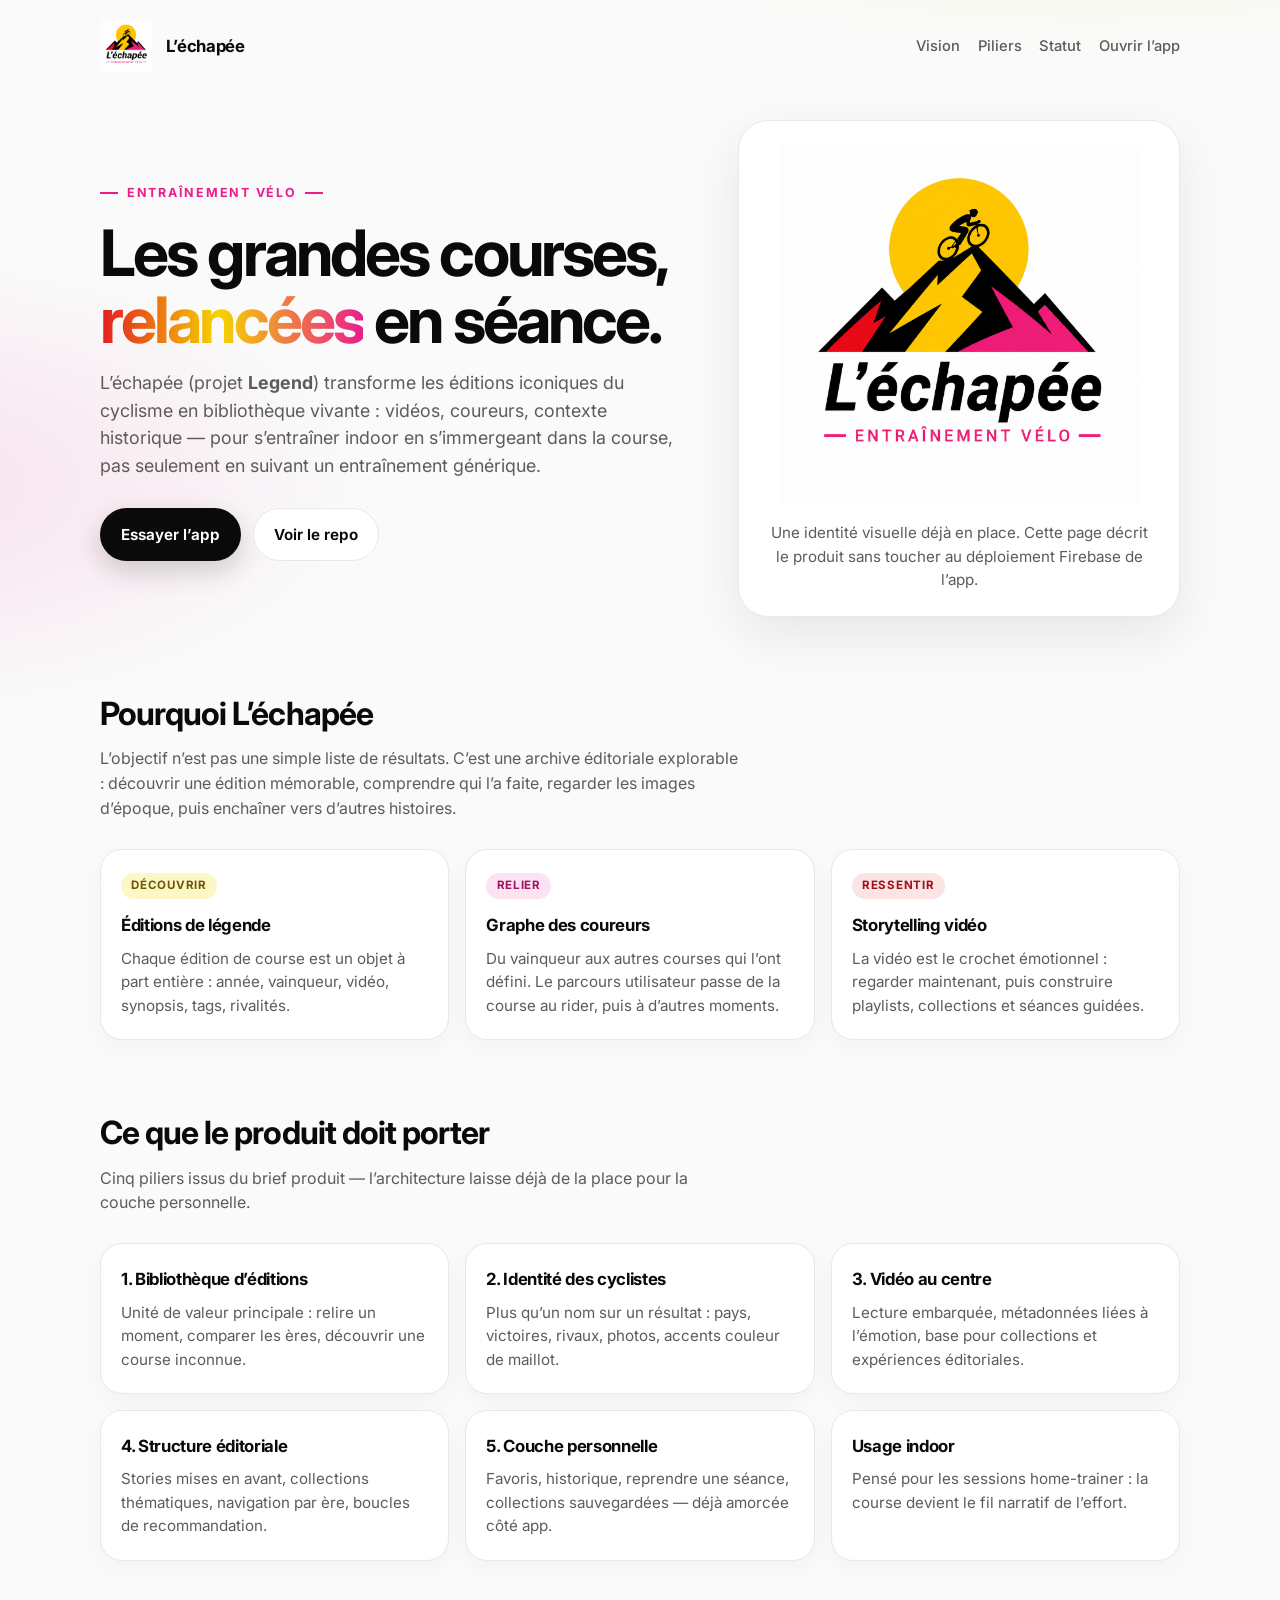
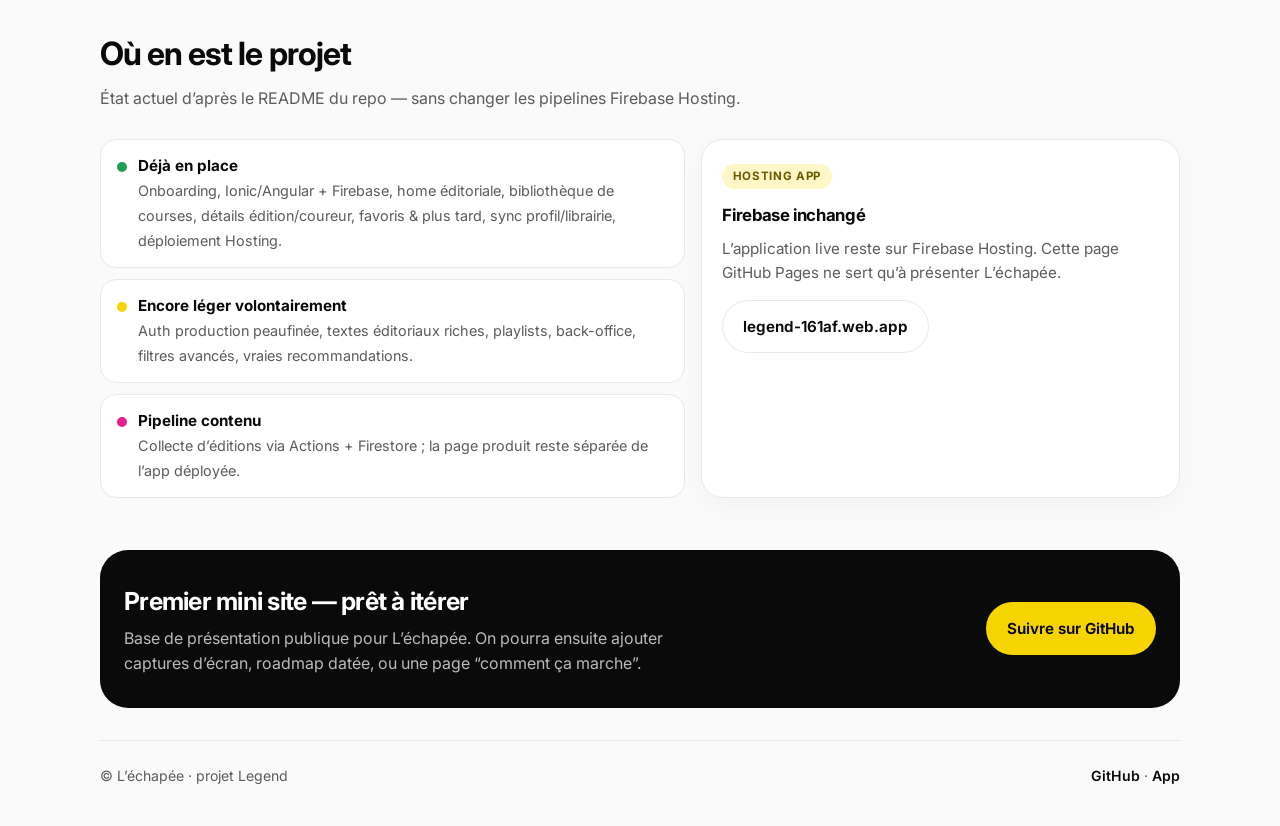
==== index.html @ 7d4bffa0 "Initial L’échapée landing site Public product page with brand logo and README-derived copy." ====
<!DOCTYPE html>
<html lang="fr">
<head>
  <meta charset="utf-8" />
  <meta name="viewport" content="width=device-width, initial-scale=1" />
  <title>L’échapée — Entraînement vélo</title>
  <meta name="description" content="L’échapée transforme les grandes éditions de courses cyclistes en séances d’entraînement immersives : vidéos, coureurs, histoires." />
  <meta name="theme-color" content="#0a0a0a" />
  <link rel="icon" href="assets/lechapee-logo.png" />
  <link rel="preconnect" href="https://fonts.googleapis.com" />
  <link rel="preconnect" href="https://fonts.gstatic.com" crossorigin />
  <link href="https://fonts.googleapis.com/css2?family=Inter:wght@400;500;600;700;800&display=swap" rel="stylesheet" />
  <style>
    :root {
      --ink: #0a0a0a;
      --paper: #fafafa;
      --muted: #5c5c5c;
      --line: #e8e8e8;
      --yellow: #f5d400;
      --pink: #e91e8c;
      --red: #e31c23;
      --card: #ffffff;
      --shadow: 0 18px 50px rgba(10, 10, 10, 0.08);
      --radius: 22px;
    }

    * { box-sizing: border-box; }
    html { scroll-behavior: smooth; }
    body {
      margin: 0;
      font-family: Inter, system-ui, -apple-system, Segoe UI, Roboto, sans-serif;
      color: var(--ink);
      background:
        radial-gradient(1200px 500px at 85% -10%, rgba(245, 212, 0, 0.18), transparent 60%),
        radial-gradient(900px 420px at -10% 20%, rgba(233, 30, 140, 0.12), transparent 55%),
        var(--paper);
      line-height: 1.55;
    }

    a { color: inherit; }

    .wrap {
      width: min(1080px, calc(100% - 2.5rem));
      margin: 0 auto;
    }

    header {
      display: flex;
      align-items: center;
      justify-content: space-between;
      padding: 1.25rem 0 0.5rem;
      gap: 1rem;
    }

    .brand {
      display: flex;
      align-items: center;
      gap: 0.85rem;
      text-decoration: none;
      font-weight: 700;
      letter-spacing: -0.02em;
    }

    .brand img {
      width: 52px;
      height: 52px;
      object-fit: contain;
    }

    .brand span { font-size: 1.05rem; }

    nav {
      display: flex;
      flex-wrap: wrap;
      gap: 0.75rem 1.1rem;
      font-size: 0.92rem;
      font-weight: 500;
      color: var(--muted);
    }

    nav a { text-decoration: none; }
    nav a:hover { color: var(--ink); }

    .hero {
      display: grid;
      grid-template-columns: 1.15fr 0.85fr;
      gap: 2.5rem;
      align-items: center;
      padding: 2.5rem 0 3.5rem;
    }

    .eyebrow {
      display: inline-flex;
      align-items: center;
      gap: 0.55rem;
      font-size: 0.78rem;
      font-weight: 700;
      letter-spacing: 0.14em;
      text-transform: uppercase;
      color: var(--pink);
      margin: 0 0 1rem;
    }

    .eyebrow::before,
    .eyebrow::after {
      content: "";
      width: 18px;
      height: 2px;
      background: var(--pink);
    }

    h1 {
      margin: 0 0 1rem;
      font-size: clamp(2.4rem, 5vw, 4rem);
      line-height: 1.05;
      letter-spacing: -0.045em;
    }

    h1 em {
      font-style: normal;
      background: linear-gradient(90deg, var(--red), var(--yellow) 45%, var(--pink));
      -webkit-background-clip: text;
      background-clip: text;
      color: transparent;
    }

    .lede {
      margin: 0 0 1.75rem;
      font-size: 1.12rem;
      color: var(--muted);
      max-width: 36rem;
    }

    .actions {
      display: flex;
      flex-wrap: wrap;
      gap: 0.75rem;
    }

    .btn {
      display: inline-flex;
      align-items: center;
      justify-content: center;
      gap: 0.45rem;
      padding: 0.85rem 1.25rem;
      border-radius: 999px;
      text-decoration: none;
      font-weight: 650;
      font-size: 0.95rem;
      border: 1px solid transparent;
      transition: transform 0.15s ease, box-shadow 0.15s ease, background 0.15s ease;
    }

    .btn:hover { transform: translateY(-1px); }

    .btn-primary {
      background: var(--ink);
      color: white;
      box-shadow: 0 10px 28px rgba(10, 10, 10, 0.18);
    }

    .btn-secondary {
      background: white;
      border-color: var(--line);
    }

    .hero-card {
      background: var(--card);
      border: 1px solid var(--line);
      border-radius: calc(var(--radius) + 8px);
      box-shadow: var(--shadow);
      padding: 1.5rem;
      text-align: center;
    }

    .hero-card img {
      width: min(100%, 360px);
      height: auto;
      display: block;
      margin: 0 auto 1rem;
    }

    .hero-card p {
      margin: 0;
      color: var(--muted);
      font-size: 0.95rem;
    }

    section {
      padding: 1rem 0 3.25rem;
    }

    .section-title {
      margin: 0 0 0.5rem;
      font-size: clamp(1.5rem, 3vw, 2rem);
      letter-spacing: -0.03em;
    }

    .section-sub {
      margin: 0 0 1.75rem;
      color: var(--muted);
      max-width: 40rem;
    }

    .grid {
      display: grid;
      grid-template-columns: repeat(3, 1fr);
      gap: 1rem;
    }

    .card {
      background: var(--card);
      border: 1px solid var(--line);
      border-radius: var(--radius);
      padding: 1.35rem 1.25rem;
      box-shadow: 0 8px 24px rgba(10, 10, 10, 0.03);
    }

    .card h3 {
      margin: 0 0 0.55rem;
      font-size: 1.05rem;
      letter-spacing: -0.02em;
    }

    .card p {
      margin: 0;
      color: var(--muted);
      font-size: 0.95rem;
    }

    .pill {
      display: inline-block;
      margin-bottom: 0.8rem;
      padding: 0.25rem 0.65rem;
      border-radius: 999px;
      font-size: 0.72rem;
      font-weight: 700;
      letter-spacing: 0.06em;
      text-transform: uppercase;
      background: rgba(245, 212, 0, 0.22);
      color: #6b5a00;
    }

    .pill.pink { background: rgba(233, 30, 140, 0.12); color: #a01362; }
    .pill.red { background: rgba(227, 28, 35, 0.12); color: #9d1218; }

    .status {
      display: grid;
      grid-template-columns: 1.1fr 0.9fr;
      gap: 1rem;
    }

    .status-list {
      list-style: none;
      margin: 0;
      padding: 0;
      display: grid;
      gap: 0.7rem;
    }

    .status-list li {
      display: flex;
      gap: 0.7rem;
      align-items: flex-start;
      background: var(--card);
      border: 1px solid var(--line);
      border-radius: 16px;
      padding: 0.9rem 1rem;
    }

    .dot {
      width: 10px;
      height: 10px;
      border-radius: 50%;
      margin-top: 0.45rem;
      flex: 0 0 auto;
      background: var(--pink);
    }

    .dot.ok { background: #1f9d55; }
    .dot.next { background: var(--yellow); }

    .status-list strong { display: block; font-size: 0.95rem; }
    .status-list span { color: var(--muted); font-size: 0.9rem; }

    .cta {
      background: var(--ink);
      color: white;
      border-radius: calc(var(--radius) + 6px);
      padding: 2rem 1.5rem;
      display: flex;
      flex-wrap: wrap;
      align-items: center;
      justify-content: space-between;
      gap: 1.25rem;
      margin-bottom: 2rem;
    }

    .cta h2 {
      margin: 0 0 0.35rem;
      font-size: 1.55rem;
      letter-spacing: -0.03em;
    }

    .cta p {
      margin: 0;
      color: rgba(255,255,255,0.72);
      max-width: 36rem;
    }

    .cta .btn-primary {
      background: var(--yellow);
      color: var(--ink);
      box-shadow: none;
    }

    footer {
      border-top: 1px solid var(--line);
      padding: 1.5rem 0 2.5rem;
      color: var(--muted);
      font-size: 0.88rem;
      display: flex;
      flex-wrap: wrap;
      gap: 0.75rem 1.25rem;
      justify-content: space-between;
    }

    footer a { color: var(--ink); font-weight: 600; text-decoration: none; }

    @media (max-width: 860px) {
      .hero, .grid, .status { grid-template-columns: 1fr; }
      nav { display: none; }
      .hero { padding-top: 1.5rem; }
    }
  </style>
</head>
<body>
  <div class="wrap">
    <header>
      <a class="brand" href="./">
        <img src="assets/lechapee-logo.png" alt="Logo L’échapée" />
        <span>L’échapée</span>
      </a>
      <nav>
        <a href="#vision">Vision</a>
        <a href="#pilliers">Piliers</a>
        <a href="#statut">Statut</a>
        <a href="https://legend-161af.web.app" target="_blank" rel="noopener">Ouvrir l’app</a>
      </nav>
    </header>

    <section class="hero">
      <div>
        <p class="eyebrow">Entraînement vélo</p>
        <h1>Les grandes courses, <em>relancées</em> en séance.</h1>
        <p class="lede">
          L’échapée (projet <strong>Legend</strong>) transforme les éditions iconiques du cyclisme
          en bibliothèque vivante : vidéos, coureurs, contexte historique — pour s’entraîner
          indoor en s’immergeant dans la course, pas seulement en suivant un entraînement générique.
        </p>
        <div class="actions">
          <a class="btn btn-primary" href="https://legend-161af.web.app" target="_blank" rel="noopener">Essayer l’app</a>
          <a class="btn btn-secondary" href="https://github.com/bevrard/legend" target="_blank" rel="noopener">Voir le repo</a>
        </div>
      </div>
      <aside class="hero-card">
        <img src="assets/lechapee-logo.png" alt="L’échapée — logo montagne et cycliste" />
        <p>Une identité visuelle déjà en place. Cette page décrit le produit sans toucher au déploiement Firebase de l’app.</p>
      </aside>
    </section>

    <section id="vision">
      <h2 class="section-title">Pourquoi L’échapée</h2>
      <p class="section-sub">
        L’objectif n’est pas une simple liste de résultats. C’est une archive éditoriale
        explorable : découvrir une édition mémorable, comprendre qui l’a faite, regarder
        les images d’époque, puis enchaîner vers d’autres histoires.
      </p>
      <div class="grid">
        <article class="card">
          <span class="pill">Découvrir</span>
          <h3>Éditions de légende</h3>
          <p>Chaque édition de course est un objet à part entière : année, vainqueur, vidéo, synopsis, tags, rivalités.</p>
        </article>
        <article class="card">
          <span class="pill pink">Relier</span>
          <h3>Graphe des coureurs</h3>
          <p>Du vainqueur aux autres courses qui l’ont défini. Le parcours utilisateur passe de la course au rider, puis à d’autres moments.</p>
        </article>
        <article class="card">
          <span class="pill red">Ressentir</span>
          <h3>Storytelling vidéo</h3>
          <p>La vidéo est le crochet émotionnel : regarder maintenant, puis construire playlists, collections et séances guidées.</p>
        </article>
      </div>
    </section>

    <section id="pilliers">
      <h2 class="section-title">Ce que le produit doit porter</h2>
      <p class="section-sub">Cinq piliers issus du brief produit — l’architecture laisse déjà de la place pour la couche personnelle.</p>
      <div class="grid">
        <article class="card">
          <h3>1. Bibliothèque d’éditions</h3>
          <p>Unité de valeur principale : relire un moment, comparer les ères, découvrir une course inconnue.</p>
        </article>
        <article class="card">
          <h3>2. Identité des cyclistes</h3>
          <p>Plus qu’un nom sur un résultat : pays, victoires, rivaux, photos, accents couleur de maillot.</p>
        </article>
        <article class="card">
          <h3>3. Vidéo au centre</h3>
          <p>Lecture embarquée, métadonnées liées à l’émotion, base pour collections et expériences éditoriales.</p>
        </article>
        <article class="card">
          <h3>4. Structure éditoriale</h3>
          <p>Stories mises en avant, collections thématiques, navigation par ère, boucles de recommandation.</p>
        </article>
        <article class="card">
          <h3>5. Couche personnelle</h3>
          <p>Favoris, historique, reprendre une séance, collections sauvegardées — déjà amorcée côté app.</p>
        </article>
        <article class="card">
          <h3>Usage indoor</h3>
          <p>Pensé pour les sessions home-trainer : la course devient le fil narratif de l’effort.</p>
        </article>
      </div>
    </section>

    <section id="statut">
      <h2 class="section-title">Où en est le projet</h2>
      <p class="section-sub">État actuel d’après le README du repo — sans changer les pipelines Firebase Hosting.</p>
      <div class="status">
        <ul class="status-list">
          <li>
            <span class="dot ok"></span>
            <div>
              <strong>Déjà en place</strong>
              <span>Onboarding, Ionic/Angular + Firebase, home éditoriale, bibliothèque de courses, détails édition/coureur, favoris &amp; plus tard, sync profil/librairie, déploiement Hosting.</span>
            </div>
          </li>
          <li>
            <span class="dot next"></span>
            <div>
              <strong>Encore léger volontairement</strong>
              <span>Auth production peaufinée, textes éditoriaux riches, playlists, back-office, filtres avancés, vraies recommandations.</span>
            </div>
          </li>
          <li>
            <span class="dot"></span>
            <div>
              <strong>Pipeline contenu</strong>
              <span>Collecte d’éditions via Actions + Firestore ; la page produit reste séparée de l’app déployée.</span>
            </div>
          </li>
        </ul>
        <aside class="card">
          <span class="pill">Hosting app</span>
          <h3>Firebase inchangé</h3>
          <p style="margin-bottom:1rem">L’application live reste sur Firebase Hosting. Cette page GitHub Pages ne sert qu’à présenter L’échapée.</p>
          <a class="btn btn-secondary" href="https://legend-161af.web.app" target="_blank" rel="noopener">legend-161af.web.app</a>
        </aside>
      </div>
    </section>

    <section class="cta">
      <div>
        <h2>Premier mini site — prêt à itérer</h2>
        <p>Base de présentation publique pour L’échapée. On pourra ensuite ajouter captures d’écran, roadmap datée, ou une page “comment ça marche”.</p>
      </div>
      <a class="btn btn-primary" href="https://github.com/bevrard/legend" target="_blank" rel="noopener">Suivre sur GitHub</a>
    </section>

    <footer>
      <div>© L’échapée · projet Legend</div>
      <div>
        <a href="https://github.com/bevrard/legend">GitHub</a>
        ·
        <a href="https://legend-161af.web.app">App</a>
      </div>
    </footer>
  </div>
</body>
</html>
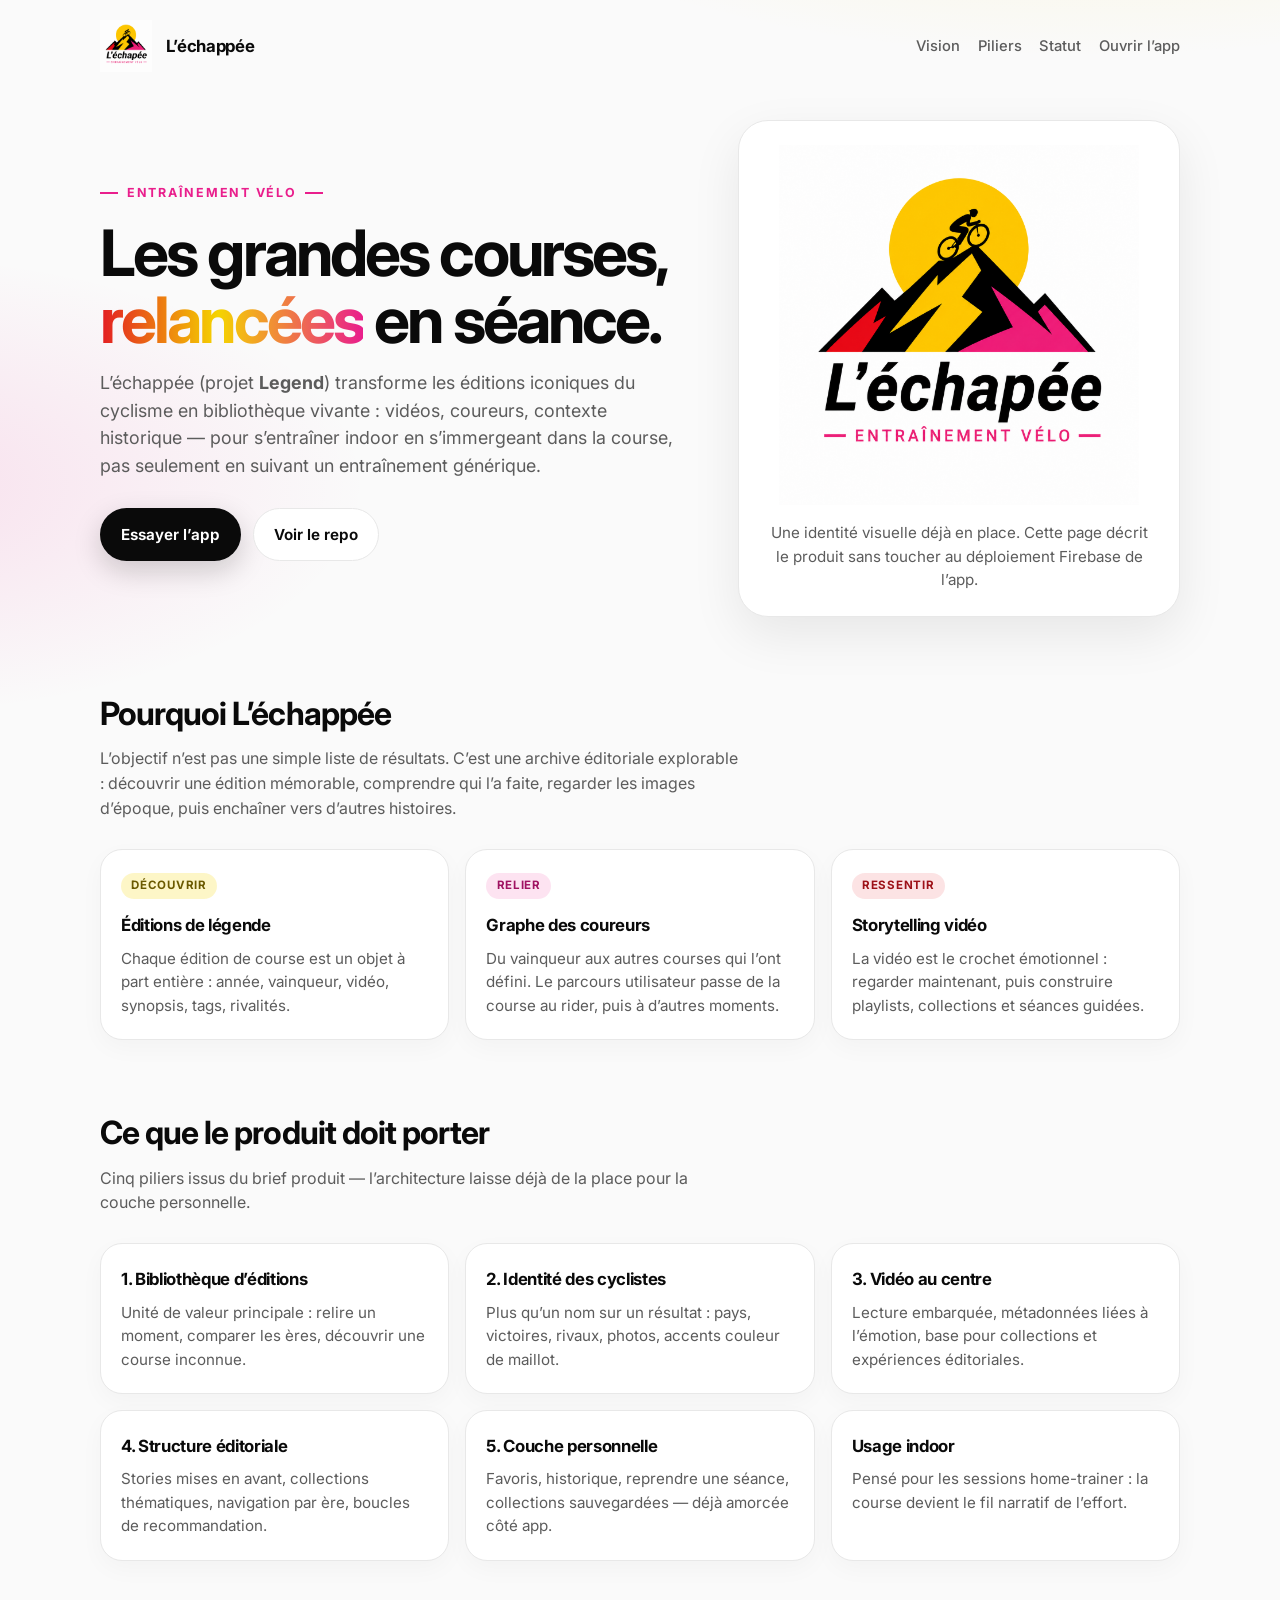
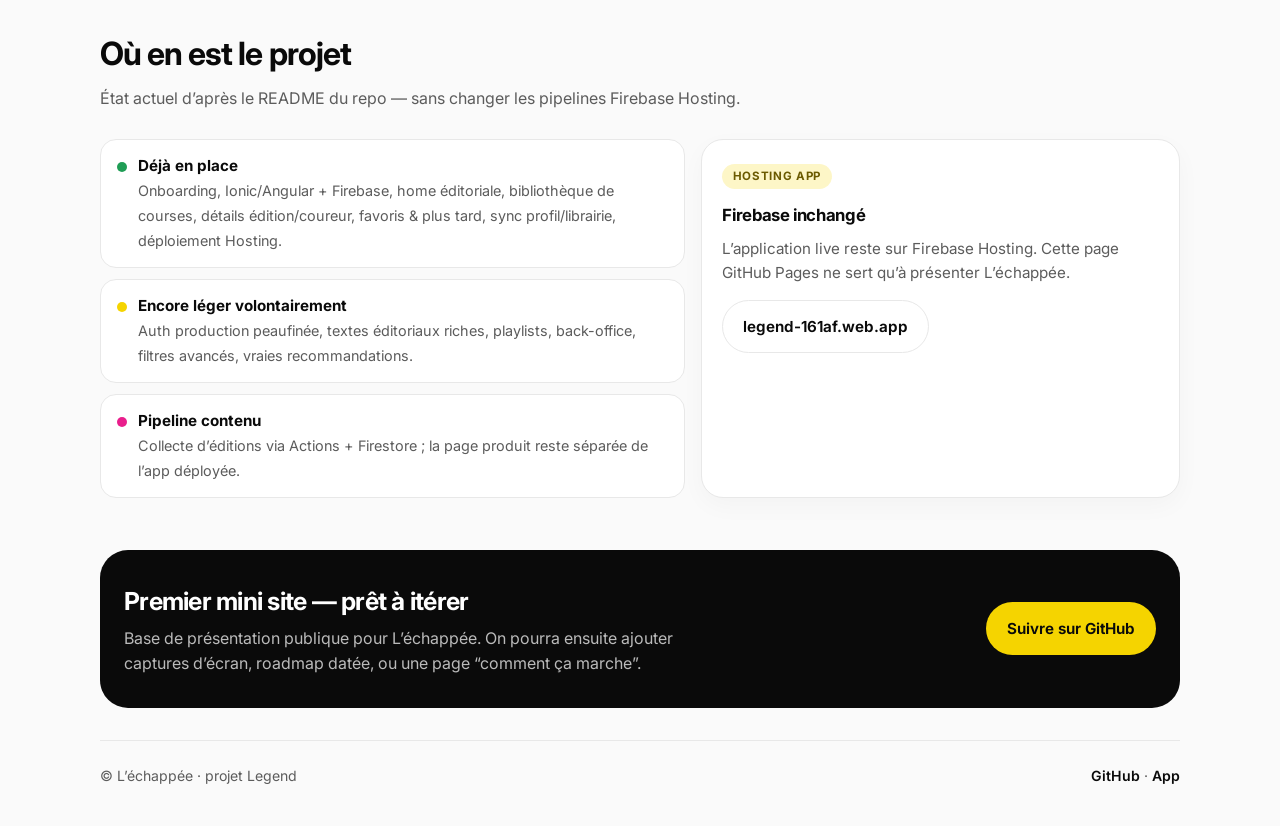
==== commit a0b3c50b: "Fix brand spelling: L’échappée (double p) Rename repo assets and copy to match échappée." ====
--- a/index.html
+++ b/index.html
@@ -3,10 +3,10 @@
 <head>
   <meta charset="utf-8" />
   <meta name="viewport" content="width=device-width, initial-scale=1" />
-  <title>L’échapée — Entraînement vélo</title>
-  <meta name="description" content="L’échapée transforme les grandes éditions de courses cyclistes en séances d’entraînement immersives : vidéos, coureurs, histoires." />
+  <title>L’échappée — Entraînement vélo</title>
+  <meta name="description" content="L’échappée transforme les grandes éditions de courses cyclistes en séances d’entraînement immersives : vidéos, coureurs, histoires." />
   <meta name="theme-color" content="#0a0a0a" />
-  <link rel="icon" href="assets/lechapee-logo.png" />
+  <link rel="icon" href="assets/lechappee-logo.png" />
   <link rel="preconnect" href="https://fonts.googleapis.com" />
   <link rel="preconnect" href="https://fonts.gstatic.com" crossorigin />
   <link href="https://fonts.googleapis.com/css2?family=Inter:wght@400;500;600;700;800&display=swap" rel="stylesheet" />
@@ -338,8 +338,8 @@
   <div class="wrap">
     <header>
       <a class="brand" href="./">
-        <img src="assets/lechapee-logo.png" alt="Logo L’échapée" />
-        <span>L’échapée</span>
+        <img src="assets/lechappee-logo.png" alt="Logo L’échappée" />
+        <span>L’échappée</span>
       </a>
       <nav>
         <a href="#vision">Vision</a>
@@ -354,7 +354,7 @@
         <p class="eyebrow">Entraînement vélo</p>
         <h1>Les grandes courses, <em>relancées</em> en séance.</h1>
         <p class="lede">
-          L’échapée (projet <strong>Legend</strong>) transforme les éditions iconiques du cyclisme
+          L’échappée (projet <strong>Legend</strong>) transforme les éditions iconiques du cyclisme
           en bibliothèque vivante : vidéos, coureurs, contexte historique — pour s’entraîner
           indoor en s’immergeant dans la course, pas seulement en suivant un entraînement générique.
         </p>
@@ -364,13 +364,13 @@
         </div>
       </div>
       <aside class="hero-card">
-        <img src="assets/lechapee-logo.png" alt="L’échapée — logo montagne et cycliste" />
+        <img src="assets/lechappee-logo.png" alt="L’échappée — logo montagne et cycliste" />
         <p>Une identité visuelle déjà en place. Cette page décrit le produit sans toucher au déploiement Firebase de l’app.</p>
       </aside>
     </section>
 
     <section id="vision">
-      <h2 class="section-title">Pourquoi L’échapée</h2>
+      <h2 class="section-title">Pourquoi L’échappée</h2>
       <p class="section-sub">
         L’objectif n’est pas une simple liste de résultats. C’est une archive éditoriale
         explorable : découvrir une édition mémorable, comprendre qui l’a faite, regarder
@@ -456,7 +456,7 @@
         <aside class="card">
           <span class="pill">Hosting app</span>
           <h3>Firebase inchangé</h3>
-          <p style="margin-bottom:1rem">L’application live reste sur Firebase Hosting. Cette page GitHub Pages ne sert qu’à présenter L’échapée.</p>
+          <p style="margin-bottom:1rem">L’application live reste sur Firebase Hosting. Cette page GitHub Pages ne sert qu’à présenter L’échappée.</p>
           <a class="btn btn-secondary" href="https://legend-161af.web.app" target="_blank" rel="noopener">legend-161af.web.app</a>
         </aside>
       </div>
@@ -465,13 +465,13 @@
     <section class="cta">
       <div>
         <h2>Premier mini site — prêt à itérer</h2>
-        <p>Base de présentation publique pour L’échapée. On pourra ensuite ajouter captures d’écran, roadmap datée, ou une page “comment ça marche”.</p>
+        <p>Base de présentation publique pour L’échappée. On pourra ensuite ajouter captures d’écran, roadmap datée, ou une page “comment ça marche”.</p>
       </div>
       <a class="btn btn-primary" href="https://github.com/bevrard/legend" target="_blank" rel="noopener">Suivre sur GitHub</a>
     </section>
 
     <footer>
-      <div>© L’échapée · projet Legend</div>
+      <div>© L’échappée · projet Legend</div>
       <div>
         <a href="https://github.com/bevrard/legend">GitHub</a>
         ·
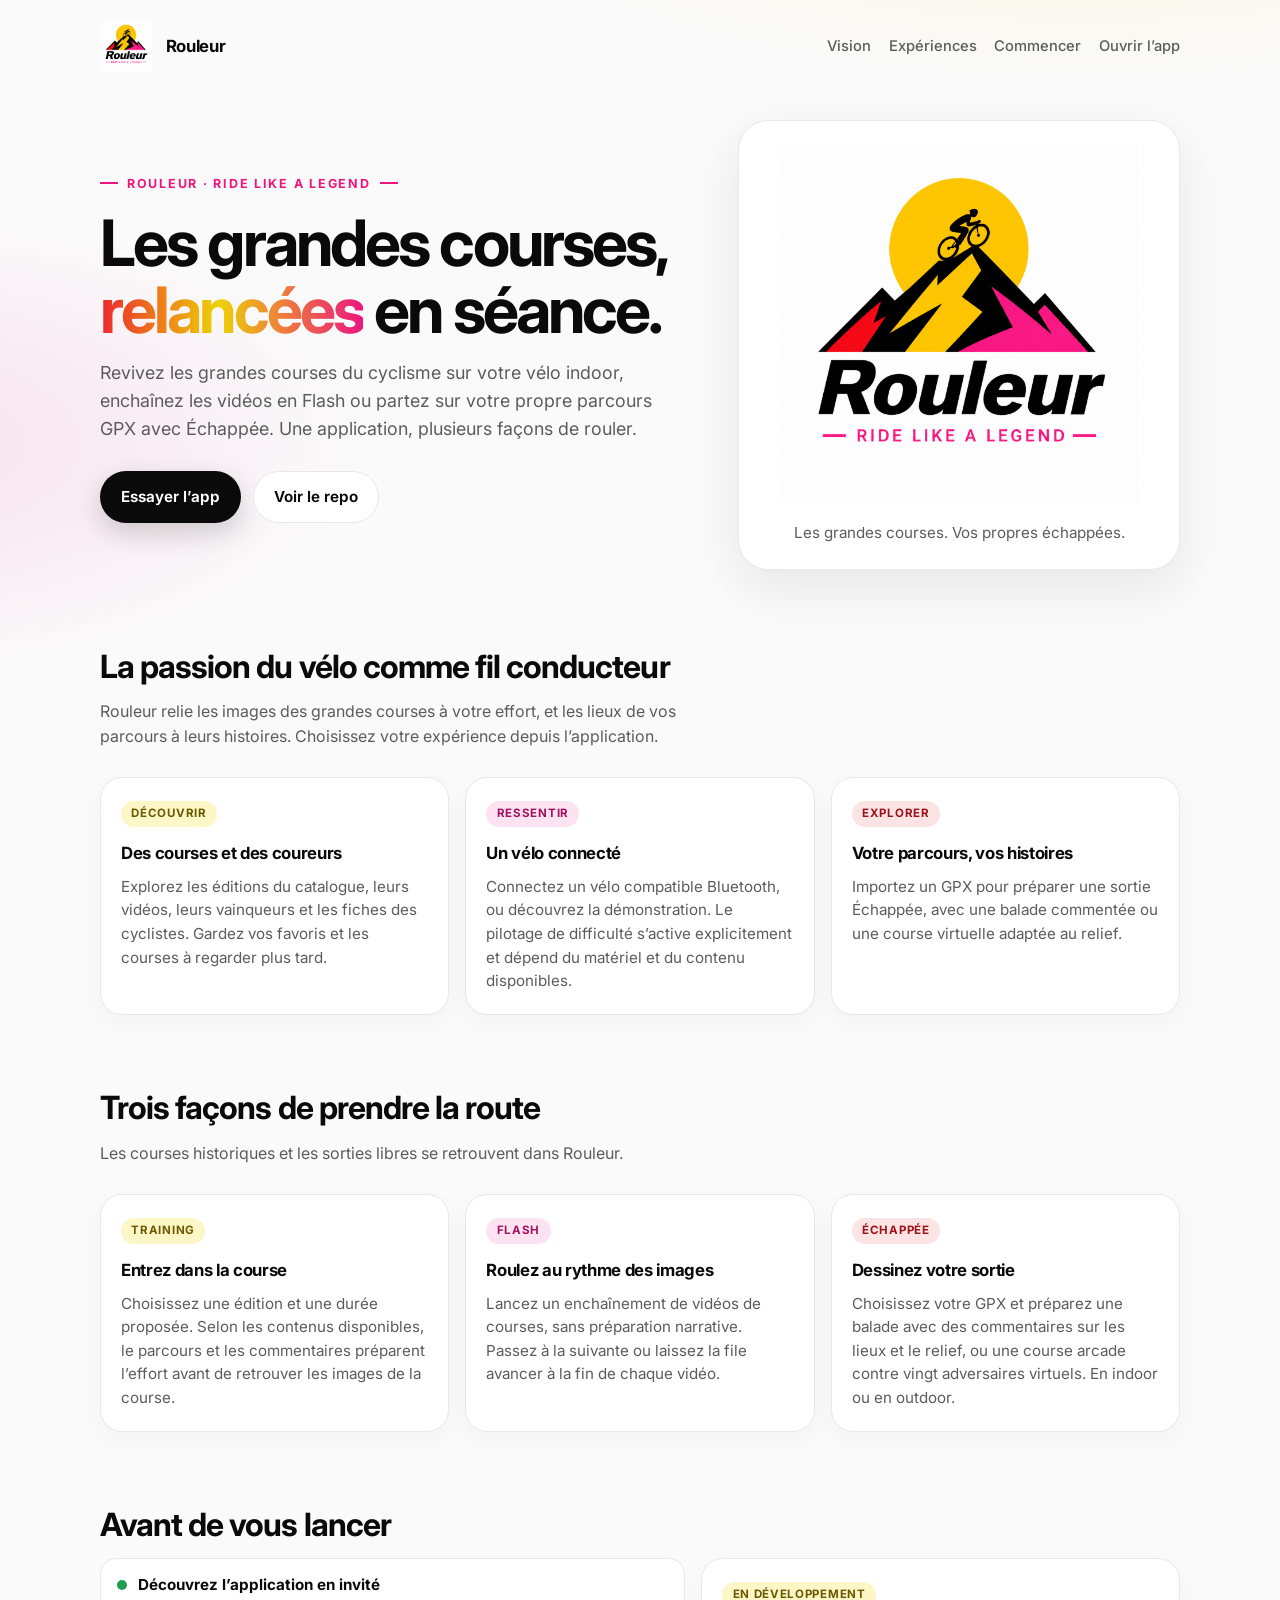
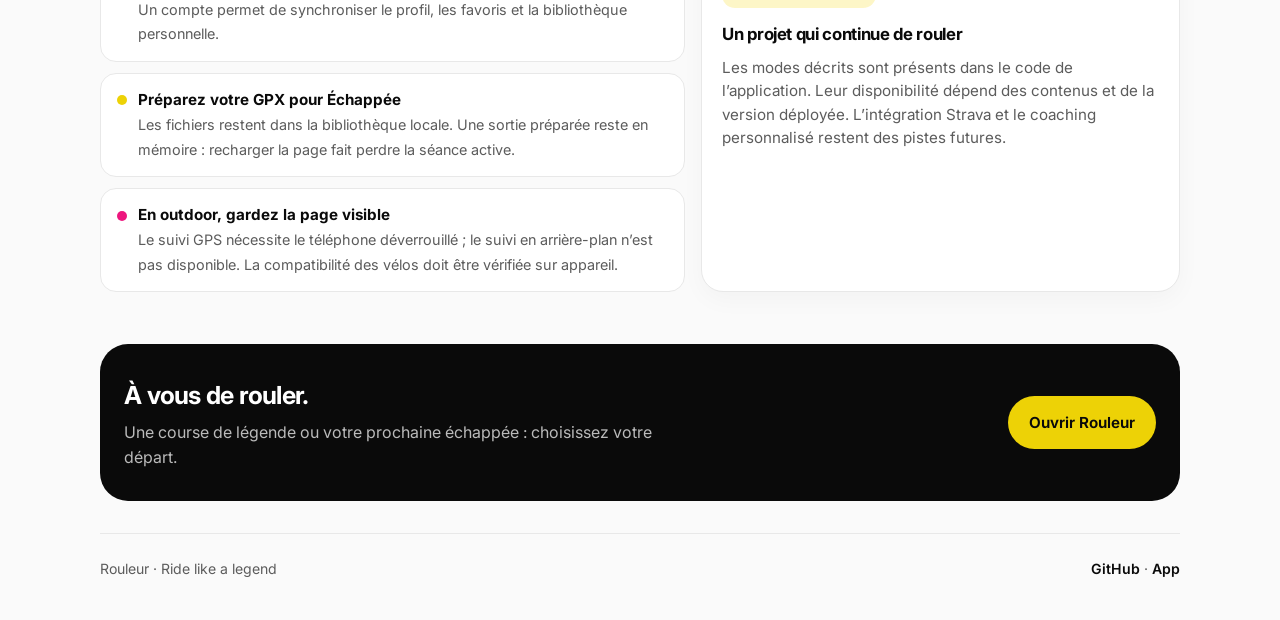
==== commit 2a2fd9c1: "feat(branding): present Rouleur and current riding modes" ====
--- a/index.html
+++ b/index.html
@@ -3,10 +3,11 @@
 <head>
   <meta charset="utf-8" />
   <meta name="viewport" content="width=device-width, initial-scale=1" />
-  <title>L’échappée — Entraînement vélo</title>
-  <meta name="description" content="L’échappée transforme les grandes éditions de courses cyclistes en séances d’entraînement immersives : vidéos, coureurs, histoires." />
+  <title>Rouleur — Ride like a legend</title>
+  <meta name="description" content="Rouleur : revivez les grandes courses en Training ou Flash, et explorez vos parcours GPX avec Échappée." />
   <meta name="theme-color" content="#0a0a0a" />
-  <link rel="icon" href="assets/lechappee-logo.png" />
+  <link rel="icon" type="image/png" href="assets/favicon.png" />
+  <link rel="apple-touch-icon" href="assets/apple-touch-icon.png" />
   <link rel="preconnect" href="https://fonts.googleapis.com" />
   <link rel="preconnect" href="https://fonts.gstatic.com" crossorigin />
   <link href="https://fonts.googleapis.com/css2?family=Inter:wght@400;500;600;700;800&display=swap" rel="stylesheet" />
@@ -16,9 +17,9 @@
       --paper: #fafafa;
       --muted: #5c5c5c;
       --line: #e8e8e8;
-      --yellow: #f5d400;
-      --pink: #e91e8c;
-      --red: #e31c23;
+      --yellow: #edd206;
+      --pink: #ed167e;
+      --red: #ed262e;
       --card: #ffffff;
       --shadow: 0 18px 50px rgba(10, 10, 10, 0.08);
       --radius: 22px;
@@ -38,6 +39,8 @@
     }
 
     a { color: inherit; }
+    a:focus-visible { outline: 3px solid var(--pink); outline-offset: 4px; }
+    @media (prefers-reduced-motion: reduce) { html { scroll-behavior: auto; } .btn { transition: none; } }
 
     .wrap {
       width: min(1080px, calc(100% - 2.5rem));
@@ -329,7 +332,8 @@
 
     @media (max-width: 860px) {
       .hero, .grid, .status { grid-template-columns: 1fr; }
-      nav { display: none; }
+      header { flex-wrap: wrap; }
+      nav { gap: .7rem; font-size: .85rem; }
       .hero { padding-top: 1.5rem; }
     }
   </style>
@@ -338,25 +342,25 @@
   <div class="wrap">
     <header>
       <a class="brand" href="./">
-        <img src="assets/lechappee-logo.png" alt="Logo L’échappée" />
-        <span>L’échappée</span>
+        <img src="assets/rouleur-logo.png" alt="" />
+        <span>Rouleur</span>
       </a>
       <nav>
         <a href="#vision">Vision</a>
-        <a href="#pilliers">Piliers</a>
-        <a href="#statut">Statut</a>
+        <a href="#experiences">Expériences</a>
+        <a href="#demarrer">Commencer</a>
         <a href="https://legend-161af.web.app" target="_blank" rel="noopener">Ouvrir l’app</a>
       </nav>
     </header>
 
     <section class="hero">
       <div>
-        <p class="eyebrow">Entraînement vélo</p>
+        <p class="eyebrow">Rouleur · Ride like a legend</p>
         <h1>Les grandes courses, <em>relancées</em> en séance.</h1>
         <p class="lede">
-          L’échappée (projet <strong>Legend</strong>) transforme les éditions iconiques du cyclisme
-          en bibliothèque vivante : vidéos, coureurs, contexte historique — pour s’entraîner
-          indoor en s’immergeant dans la course, pas seulement en suivant un entraînement générique.
+          Revivez les grandes courses du cyclisme sur votre vélo indoor, enchaînez les vidéos
+          en Flash ou partez sur votre propre parcours GPX avec Échappée.
+          Une application, plusieurs façons de rouler.
         </p>
         <div class="actions">
           <a class="btn btn-primary" href="https://legend-161af.web.app" target="_blank" rel="noopener">Essayer l’app</a>
@@ -364,114 +368,45 @@
         </div>
       </div>
       <aside class="hero-card">
-        <img src="assets/lechappee-logo.png" alt="L’échappée — logo montagne et cycliste" />
-        <p>Une identité visuelle déjà en place. Cette page décrit le produit sans toucher au déploiement Firebase de l’app.</p>
+        <img src="assets/rouleur-logo.png" alt="Rouleur — Ride like a legend, montagne et cycliste" />
+        <p>Les grandes courses. Vos propres échappées.</p>
       </aside>
     </section>
 
+    <main>
     <section id="vision">
-      <h2 class="section-title">Pourquoi L’échappée</h2>
-      <p class="section-sub">
-        L’objectif n’est pas une simple liste de résultats. C’est une archive éditoriale
-        explorable : découvrir une édition mémorable, comprendre qui l’a faite, regarder
-        les images d’époque, puis enchaîner vers d’autres histoires.
-      </p>
+      <h2 class="section-title">La passion du vélo comme fil conducteur</h2>
+      <p class="section-sub">Rouleur relie les images des grandes courses à votre effort, et les lieux de vos parcours à leurs histoires. Choisissez votre expérience depuis l’application.</p>
       <div class="grid">
-        <article class="card">
-          <span class="pill">Découvrir</span>
-          <h3>Éditions de légende</h3>
-          <p>Chaque édition de course est un objet à part entière : année, vainqueur, vidéo, synopsis, tags, rivalités.</p>
-        </article>
-        <article class="card">
-          <span class="pill pink">Relier</span>
-          <h3>Graphe des coureurs</h3>
-          <p>Du vainqueur aux autres courses qui l’ont défini. Le parcours utilisateur passe de la course au rider, puis à d’autres moments.</p>
-        </article>
-        <article class="card">
-          <span class="pill red">Ressentir</span>
-          <h3>Storytelling vidéo</h3>
-          <p>La vidéo est le crochet émotionnel : regarder maintenant, puis construire playlists, collections et séances guidées.</p>
-        </article>
+        <article class="card"><span class="pill">Découvrir</span><h3>Des courses et des coureurs</h3><p>Explorez les éditions du catalogue, leurs vidéos, leurs vainqueurs et les fiches des cyclistes. Gardez vos favoris et les courses à regarder plus tard.</p></article>
+        <article class="card"><span class="pill pink">Ressentir</span><h3>Un vélo connecté</h3><p>Connectez un vélo compatible Bluetooth, ou découvrez la démonstration. Le pilotage de difficulté s’active explicitement et dépend du matériel et du contenu disponibles.</p></article>
+        <article class="card"><span class="pill red">Explorer</span><h3>Votre parcours, vos histoires</h3><p>Importez un GPX pour préparer une sortie Échappée, avec une balade commentée ou une course virtuelle adaptée au relief.</p></article>
       </div>
     </section>
-
-    <section id="pilliers">
-      <h2 class="section-title">Ce que le produit doit porter</h2>
-      <p class="section-sub">Cinq piliers issus du brief produit — l’architecture laisse déjà de la place pour la couche personnelle.</p>
+    <section id="experiences">
+      <h2 class="section-title">Trois façons de prendre la route</h2>
+      <p class="section-sub">Les courses historiques et les sorties libres se retrouvent dans Rouleur.</p>
       <div class="grid">
-        <article class="card">
-          <h3>1. Bibliothèque d’éditions</h3>
-          <p>Unité de valeur principale : relire un moment, comparer les ères, découvrir une course inconnue.</p>
-        </article>
-        <article class="card">
-          <h3>2. Identité des cyclistes</h3>
-          <p>Plus qu’un nom sur un résultat : pays, victoires, rivaux, photos, accents couleur de maillot.</p>
-        </article>
-        <article class="card">
-          <h3>3. Vidéo au centre</h3>
-          <p>Lecture embarquée, métadonnées liées à l’émotion, base pour collections et expériences éditoriales.</p>
-        </article>
-        <article class="card">
-          <h3>4. Structure éditoriale</h3>
-          <p>Stories mises en avant, collections thématiques, navigation par ère, boucles de recommandation.</p>
-        </article>
-        <article class="card">
-          <h3>5. Couche personnelle</h3>
-          <p>Favoris, historique, reprendre une séance, collections sauvegardées — déjà amorcée côté app.</p>
-        </article>
-        <article class="card">
-          <h3>Usage indoor</h3>
-          <p>Pensé pour les sessions home-trainer : la course devient le fil narratif de l’effort.</p>
-        </article>
+        <article class="card"><span class="pill">Training</span><h3>Entrez dans la course</h3><p>Choisissez une édition et une durée proposée. Selon les contenus disponibles, le parcours et les commentaires préparent l’effort avant de retrouver les images de la course.</p></article>
+        <article class="card"><span class="pill pink">Flash</span><h3>Roulez au rythme des images</h3><p>Lancez un enchaînement de vidéos de courses, sans préparation narrative. Passez à la suivante ou laissez la file avancer à la fin de chaque vidéo.</p></article>
+        <article class="card"><span class="pill red">Échappée</span><h3>Dessinez votre sortie</h3><p>Choisissez votre GPX et préparez une balade avec des commentaires sur les lieux et le relief, ou une course arcade contre vingt adversaires virtuels. En indoor ou en outdoor.</p></article>
       </div>
     </section>
-
-    <section id="statut">
-      <h2 class="section-title">Où en est le projet</h2>
-      <p class="section-sub">État actuel d’après le README du repo — sans changer les pipelines Firebase Hosting.</p>
+    <section id="demarrer">
+      <h2 class="section-title">Avant de vous lancer</h2>
       <div class="status">
         <ul class="status-list">
-          <li>
-            <span class="dot ok"></span>
-            <div>
-              <strong>Déjà en place</strong>
-              <span>Onboarding, Ionic/Angular + Firebase, home éditoriale, bibliothèque de courses, détails édition/coureur, favoris &amp; plus tard, sync profil/librairie, déploiement Hosting.</span>
-            </div>
-          </li>
-          <li>
-            <span class="dot next"></span>
-            <div>
-              <strong>Encore léger volontairement</strong>
-              <span>Auth production peaufinée, textes éditoriaux riches, playlists, back-office, filtres avancés, vraies recommandations.</span>
-            </div>
-          </li>
-          <li>
-            <span class="dot"></span>
-            <div>
-              <strong>Pipeline contenu</strong>
-              <span>Collecte d’éditions via Actions + Firestore ; la page produit reste séparée de l’app déployée.</span>
-            </div>
-          </li>
+          <li><span class="dot ok" aria-hidden="true"></span><div><strong>Découvrez l’application en invité</strong><span>Un compte permet de synchroniser le profil, les favoris et la bibliothèque personnelle.</span></div></li>
+          <li><span class="dot next" aria-hidden="true"></span><div><strong>Préparez votre GPX pour Échappée</strong><span>Les fichiers restent dans la bibliothèque locale. Une sortie préparée reste en mémoire : recharger la page fait perdre la séance active.</span></div></li>
+          <li><span class="dot" aria-hidden="true"></span><div><strong>En outdoor, gardez la page visible</strong><span>Le suivi GPS nécessite le téléphone déverrouillé ; le suivi en arrière-plan n’est pas disponible. La compatibilité des vélos doit être vérifiée sur appareil.</span></div></li>
         </ul>
-        <aside class="card">
-          <span class="pill">Hosting app</span>
-          <h3>Firebase inchangé</h3>
-          <p style="margin-bottom:1rem">L’application live reste sur Firebase Hosting. Cette page GitHub Pages ne sert qu’à présenter L’échappée.</p>
-          <a class="btn btn-secondary" href="https://legend-161af.web.app" target="_blank" rel="noopener">legend-161af.web.app</a>
-        </aside>
+        <aside class="card"><span class="pill">En développement</span><h3>Un projet qui continue de rouler</h3><p>Les modes décrits sont présents dans le code de l’application. Leur disponibilité dépend des contenus et de la version déployée. L’intégration Strava et le coaching personnalisé restent des pistes futures.</p></aside>
       </div>
     </section>
-
-    <section class="cta">
-      <div>
-        <h2>Premier mini site — prêt à itérer</h2>
-        <p>Base de présentation publique pour L’échappée. On pourra ensuite ajouter captures d’écran, roadmap datée, ou une page “comment ça marche”.</p>
-      </div>
-      <a class="btn btn-primary" href="https://github.com/bevrard/legend" target="_blank" rel="noopener">Suivre sur GitHub</a>
-    </section>
-
+    <section class="cta"><div><h2>À vous de rouler.</h2><p>Une course de légende ou votre prochaine échappée : choisissez votre départ.</p></div><a class="btn btn-primary" href="https://legend-161af.web.app" target="_blank" rel="noopener">Ouvrir Rouleur</a></section>
+    </main>
     <footer>
-      <div>© L’échappée · projet Legend</div>
+      <div>Rouleur · Ride like a legend</div>
       <div>
         <a href="https://github.com/bevrard/legend">GitHub</a>
         ·
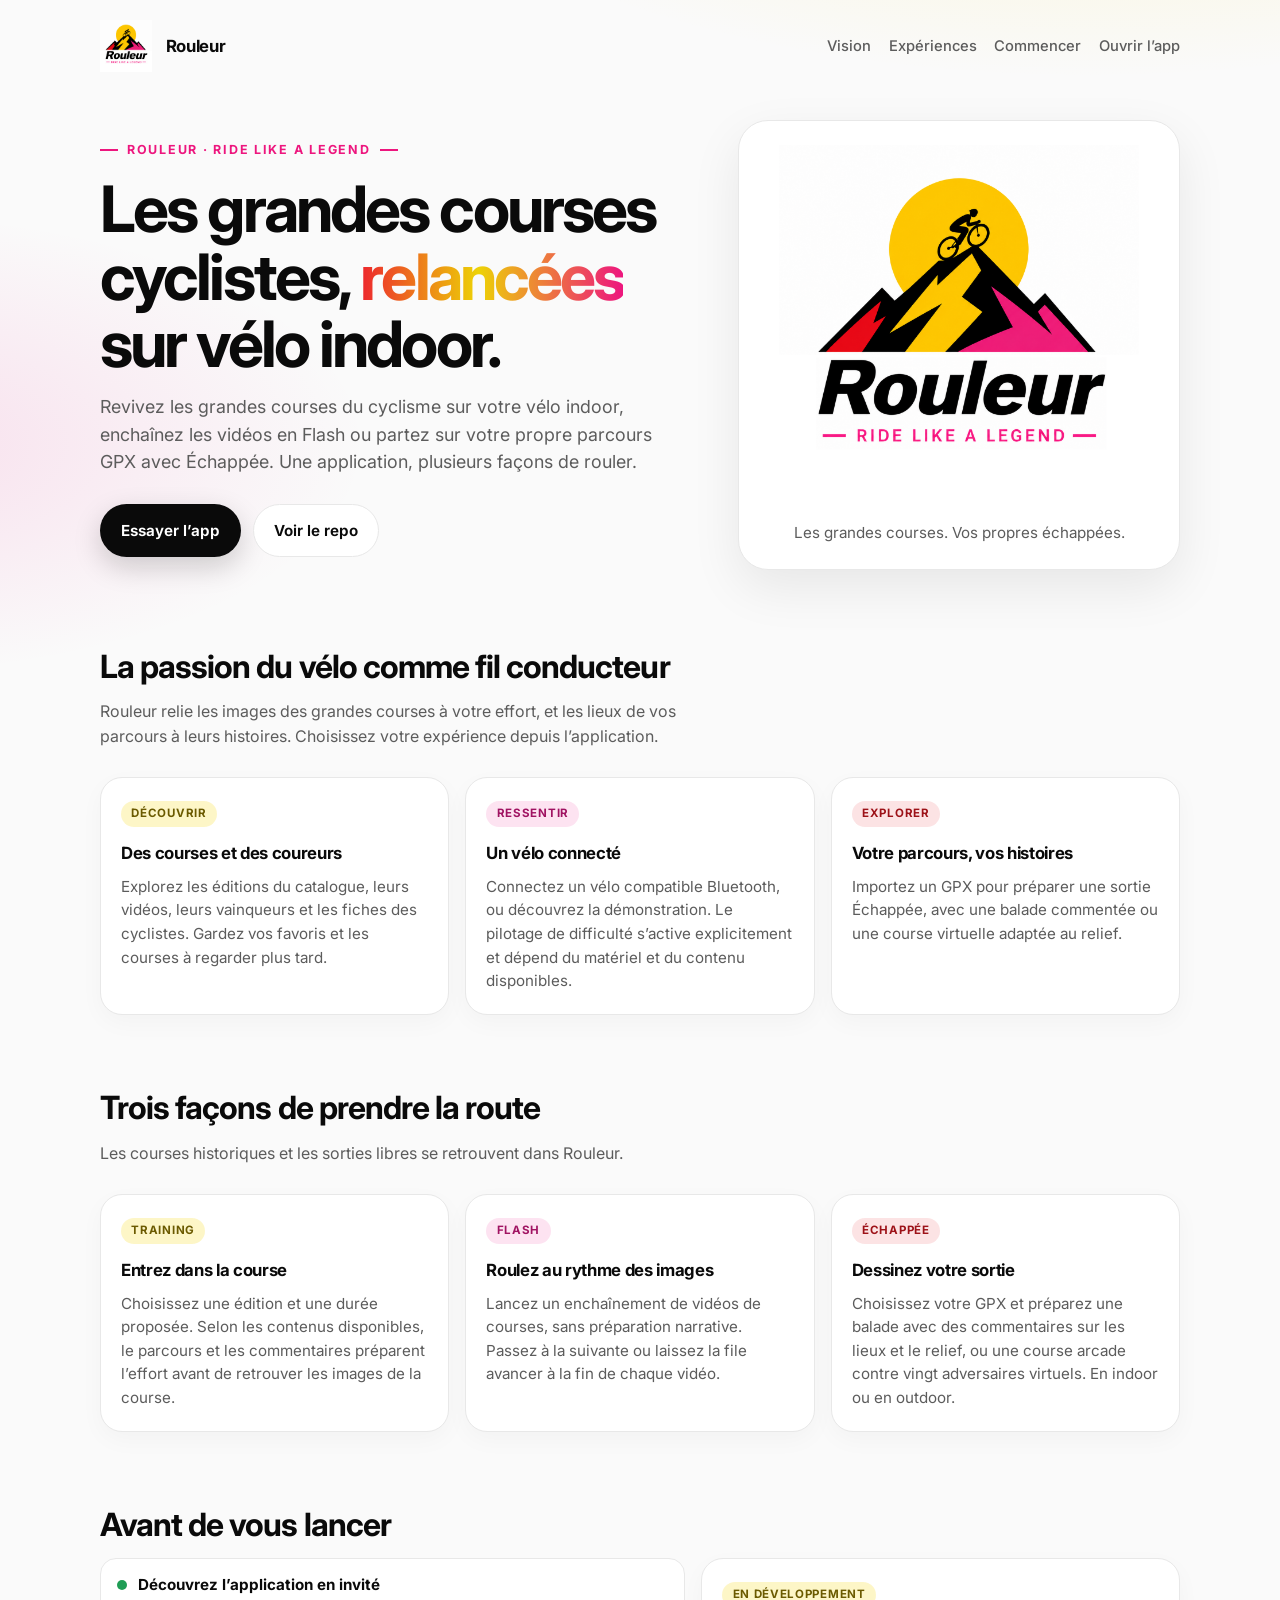
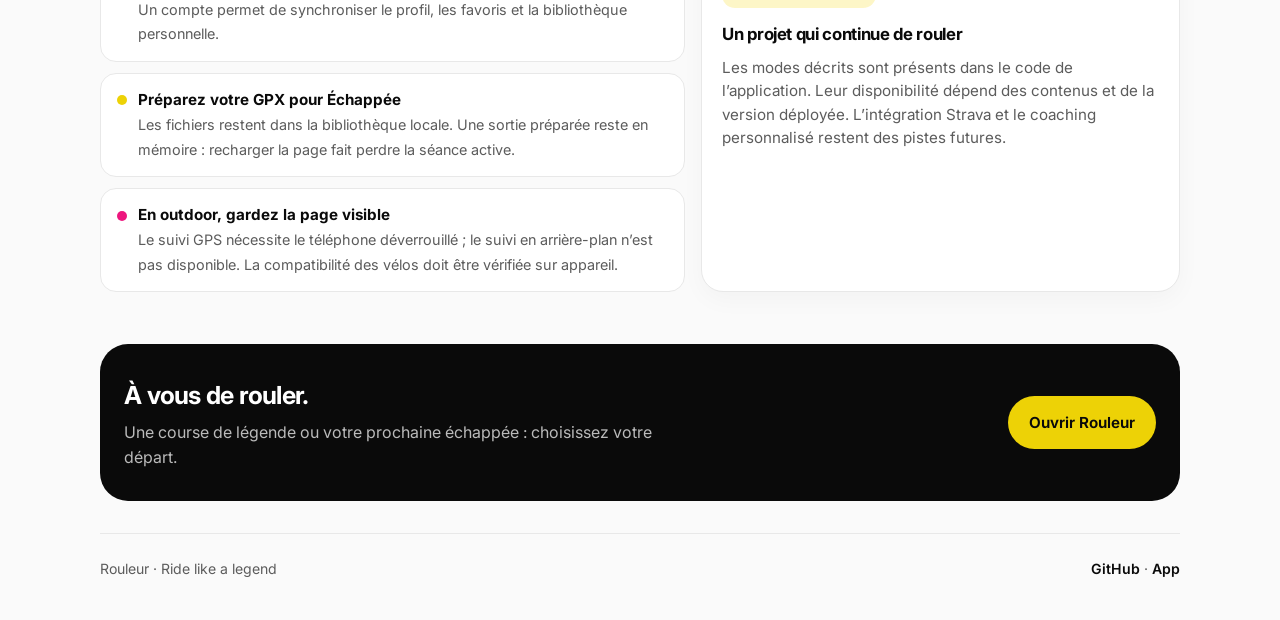
==== commit 8ca6f259: "feat(seo): optimiser le référencement du site Rouleur" ====
--- a/index.html
+++ b/index.html
@@ -3,14 +3,61 @@
 <head>
   <meta charset="utf-8" />
   <meta name="viewport" content="width=device-width, initial-scale=1" />
-  <title>Rouleur — Ride like a legend</title>
-  <meta name="description" content="Rouleur : revivez les grandes courses en Training ou Flash, et explorez vos parcours GPX avec Échappée." />
+  <title>Rouleur — Vélo indoor, courses cyclistes et parcours GPX</title>
+  <meta name="description" content="Revivez les grandes courses cyclistes sur vélo indoor avec Training et Flash, ou explorez vos parcours GPX commentés avec Échappée dans Rouleur." />
+  <link rel="canonical" href="https://rouleur.club/" />
+  <meta property="og:type" content="website" />
+  <meta property="og:locale" content="fr_FR" />
+  <meta property="og:site_name" content="Rouleur" />
+  <meta property="og:title" content="Rouleur — Vélo indoor, courses cyclistes et parcours GPX" />
+  <meta property="og:description" content="Revivez les grandes courses cyclistes sur vélo indoor avec Training et Flash, ou explorez vos parcours GPX commentés avec Échappée dans Rouleur." />
+  <meta property="og:url" content="https://rouleur.club/" />
+  <meta property="og:image" content="https://rouleur.club/assets/rouleur-logo.png" />
+  <meta property="og:image:width" content="1254" />
+  <meta property="og:image:height" content="1254" />
+  <meta property="og:image:alt" content="Rouleur — Ride like a legend, montagne et cycliste" />
+  <meta name="twitter:card" content="summary" />
+  <meta name="twitter:title" content="Rouleur — Vélo indoor, courses cyclistes et parcours GPX" />
+  <meta name="twitter:description" content="Revivez les grandes courses cyclistes sur vélo indoor avec Training et Flash, ou explorez vos parcours GPX commentés avec Échappée dans Rouleur." />
+  <meta name="twitter:image" content="https://rouleur.club/assets/rouleur-logo.png" />
+  <meta name="twitter:image:alt" content="Rouleur — Ride like a legend, montagne et cycliste" />
   <meta name="theme-color" content="#0a0a0a" />
   <link rel="icon" type="image/png" href="assets/favicon.png" />
   <link rel="apple-touch-icon" href="assets/apple-touch-icon.png" />
   <link rel="preconnect" href="https://fonts.googleapis.com" />
   <link rel="preconnect" href="https://fonts.gstatic.com" crossorigin />
   <link href="https://fonts.googleapis.com/css2?family=Inter:wght@400;500;600;700;800&display=swap" rel="stylesheet" />
+  <script type="application/ld+json">
+{
+  "@context": "https://schema.org",
+  "@graph": [
+    {
+      "@type": "WebSite",
+      "@id": "https://rouleur.club/#website",
+      "url": "https://rouleur.club/",
+      "name": "Rouleur",
+      "inLanguage": "fr"
+    },
+    {
+      "@type": "WebPage",
+      "@id": "https://rouleur.club/#webpage",
+      "url": "https://rouleur.club/",
+      "name": "Rouleur — Vélo indoor, courses cyclistes et parcours GPX",
+      "description": "Revivez les grandes courses cyclistes sur vélo indoor avec Training et Flash, ou explorez vos parcours GPX commentés avec Échappée dans Rouleur.",
+      "inLanguage": "fr",
+      "isPartOf": {
+        "@id": "https://rouleur.club/#website"
+      },
+      "primaryImageOfPage": {
+        "@type": "ImageObject",
+        "url": "https://rouleur.club/assets/rouleur-logo.png",
+        "width": 1254,
+        "height": 1254
+      }
+    }
+  ]
+}
+  </script>
   <style>
     :root {
       --ink: #0a0a0a;
@@ -342,7 +389,7 @@
   <div class="wrap">
     <header>
       <a class="brand" href="./">
-        <img src="assets/rouleur-logo.png" alt="" />
+        <img src="assets/rouleur-logo.png" width="1254" height="1254" alt="" />
         <span>Rouleur</span>
       </a>
       <nav>
@@ -353,10 +400,11 @@
       </nav>
     </header>
 
+    <main>
     <section class="hero">
       <div>
         <p class="eyebrow">Rouleur · Ride like a legend</p>
-        <h1>Les grandes courses, <em>relancées</em> en séance.</h1>
+        <h1>Les grandes courses cyclistes, <em>relancées</em> sur vélo indoor.</h1>
         <p class="lede">
           Revivez les grandes courses du cyclisme sur votre vélo indoor, enchaînez les vidéos
           en Flash ou partez sur votre propre parcours GPX avec Échappée.
@@ -368,12 +416,11 @@
         </div>
       </div>
       <aside class="hero-card">
-        <img src="assets/rouleur-logo.png" alt="Rouleur — Ride like a legend, montagne et cycliste" />
+        <img src="assets/rouleur-logo.png" width="1254" height="1254" alt="Rouleur — Ride like a legend, montagne et cycliste" />
         <p>Les grandes courses. Vos propres échappées.</p>
       </aside>
     </section>
 
-    <main>
     <section id="vision">
       <h2 class="section-title">La passion du vélo comme fil conducteur</h2>
       <p class="section-sub">Rouleur relie les images des grandes courses à votre effort, et les lieux de vos parcours à leurs histoires. Choisissez votre expérience depuis l’application.</p>
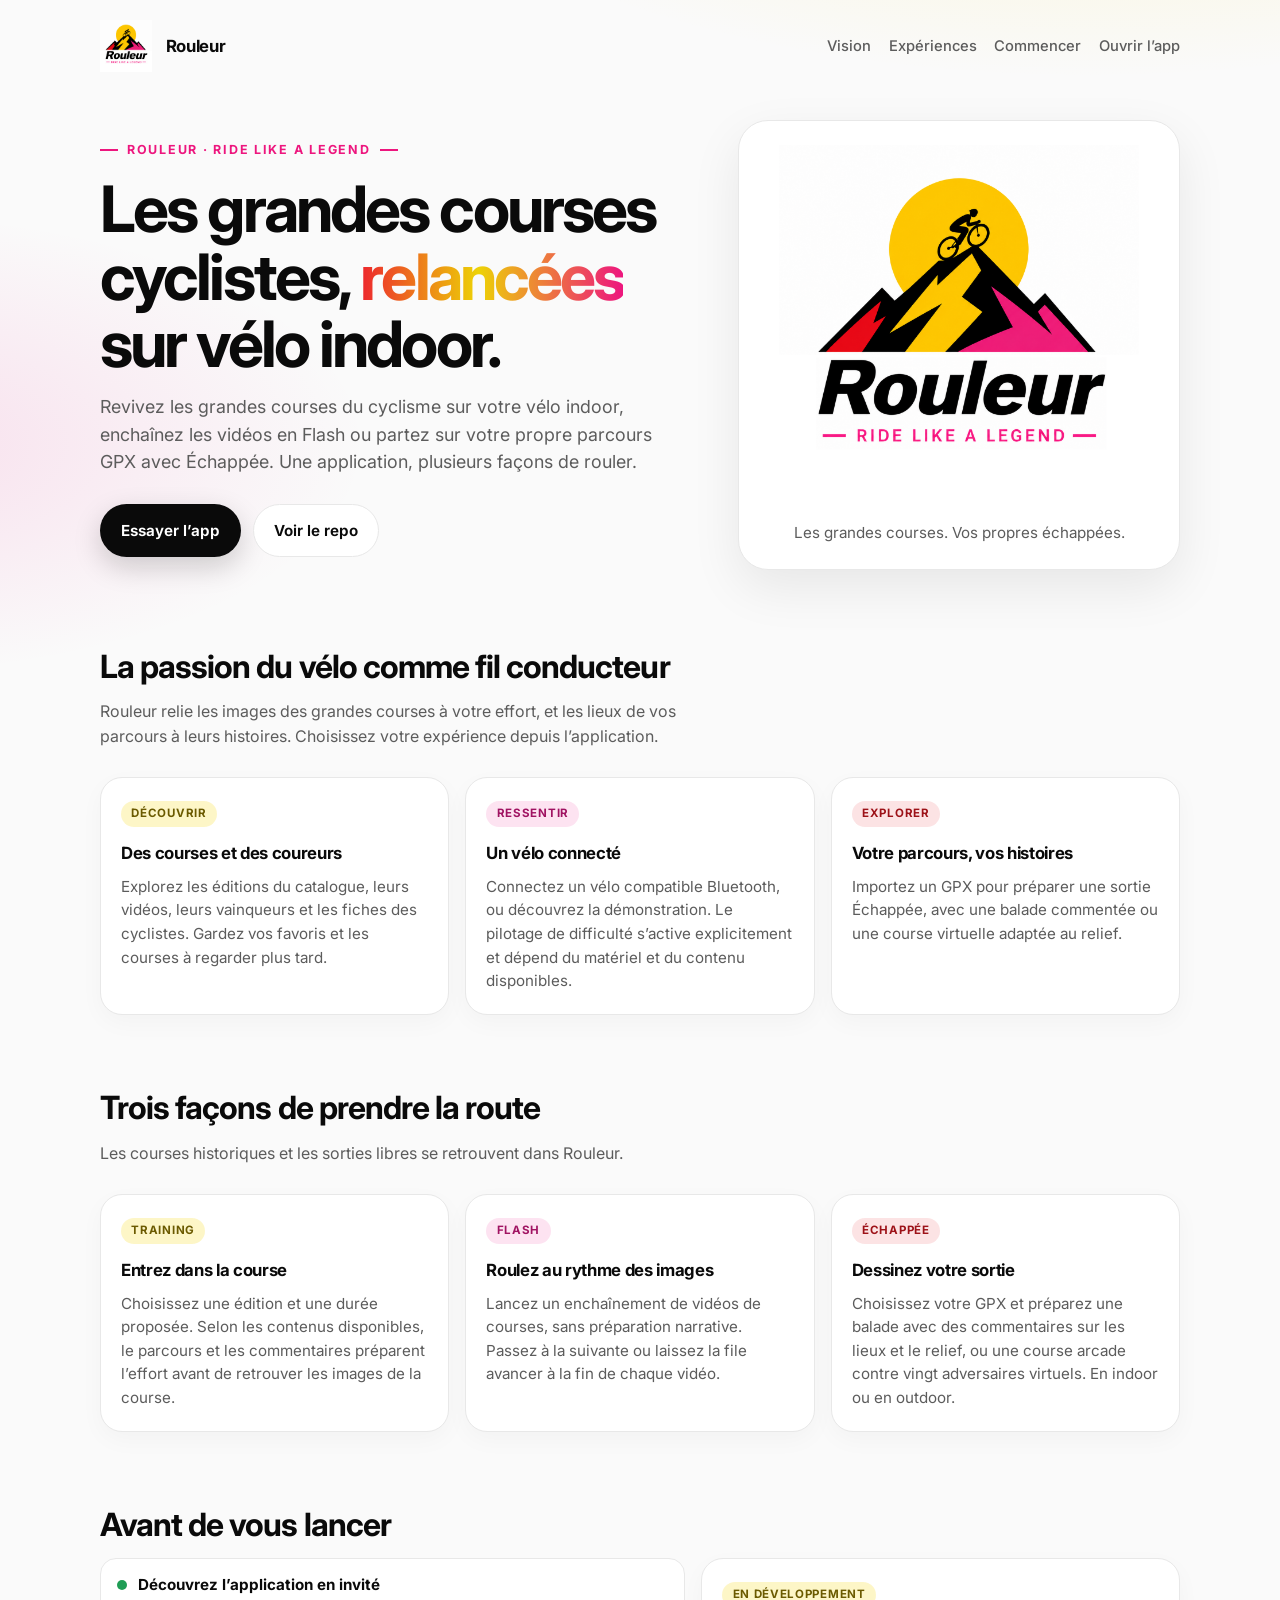
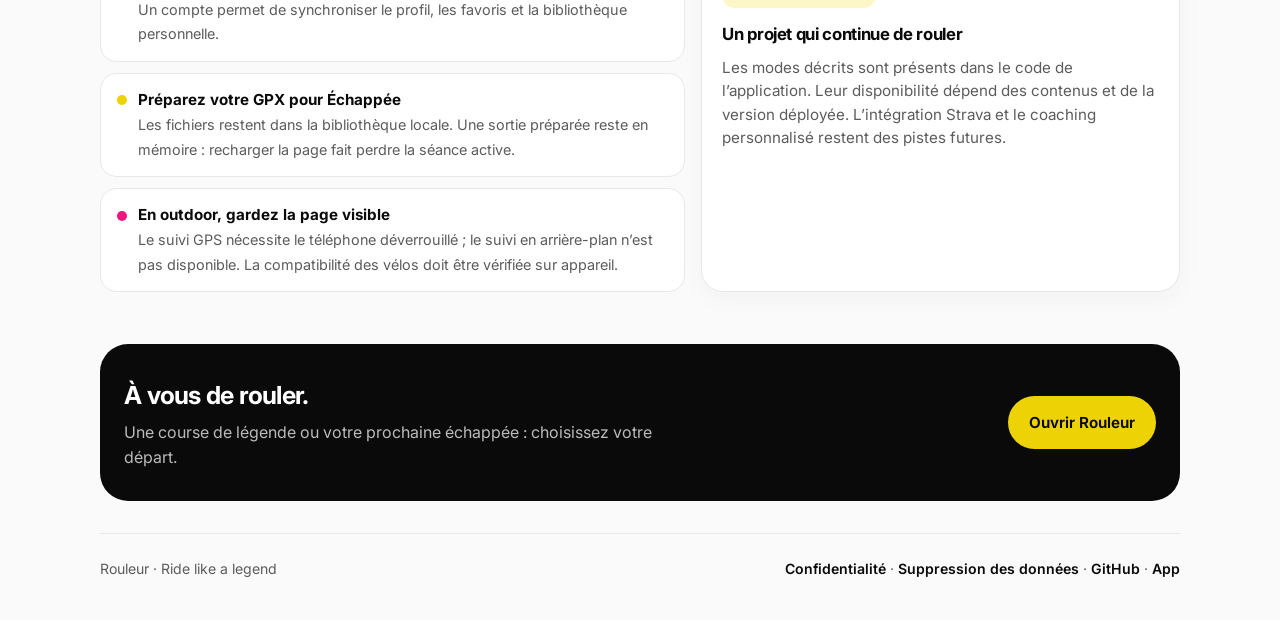
==== commit 81e4a1b0: "feat: préparer les pages de confidentialité et suppression Rouleur" ====
--- a/index.html
+++ b/index.html
@@ -455,6 +455,10 @@
     <footer>
       <div>Rouleur · Ride like a legend</div>
       <div>
+        <a href="confidentialite/">Confidentialité</a>
+        ·
+        <a href="suppression-des-donnees/">Suppression des données</a>
+        ·
         <a href="https://github.com/bevrard/legend">GitHub</a>
         ·
         <a href="https://legend-161af.web.app">App</a>
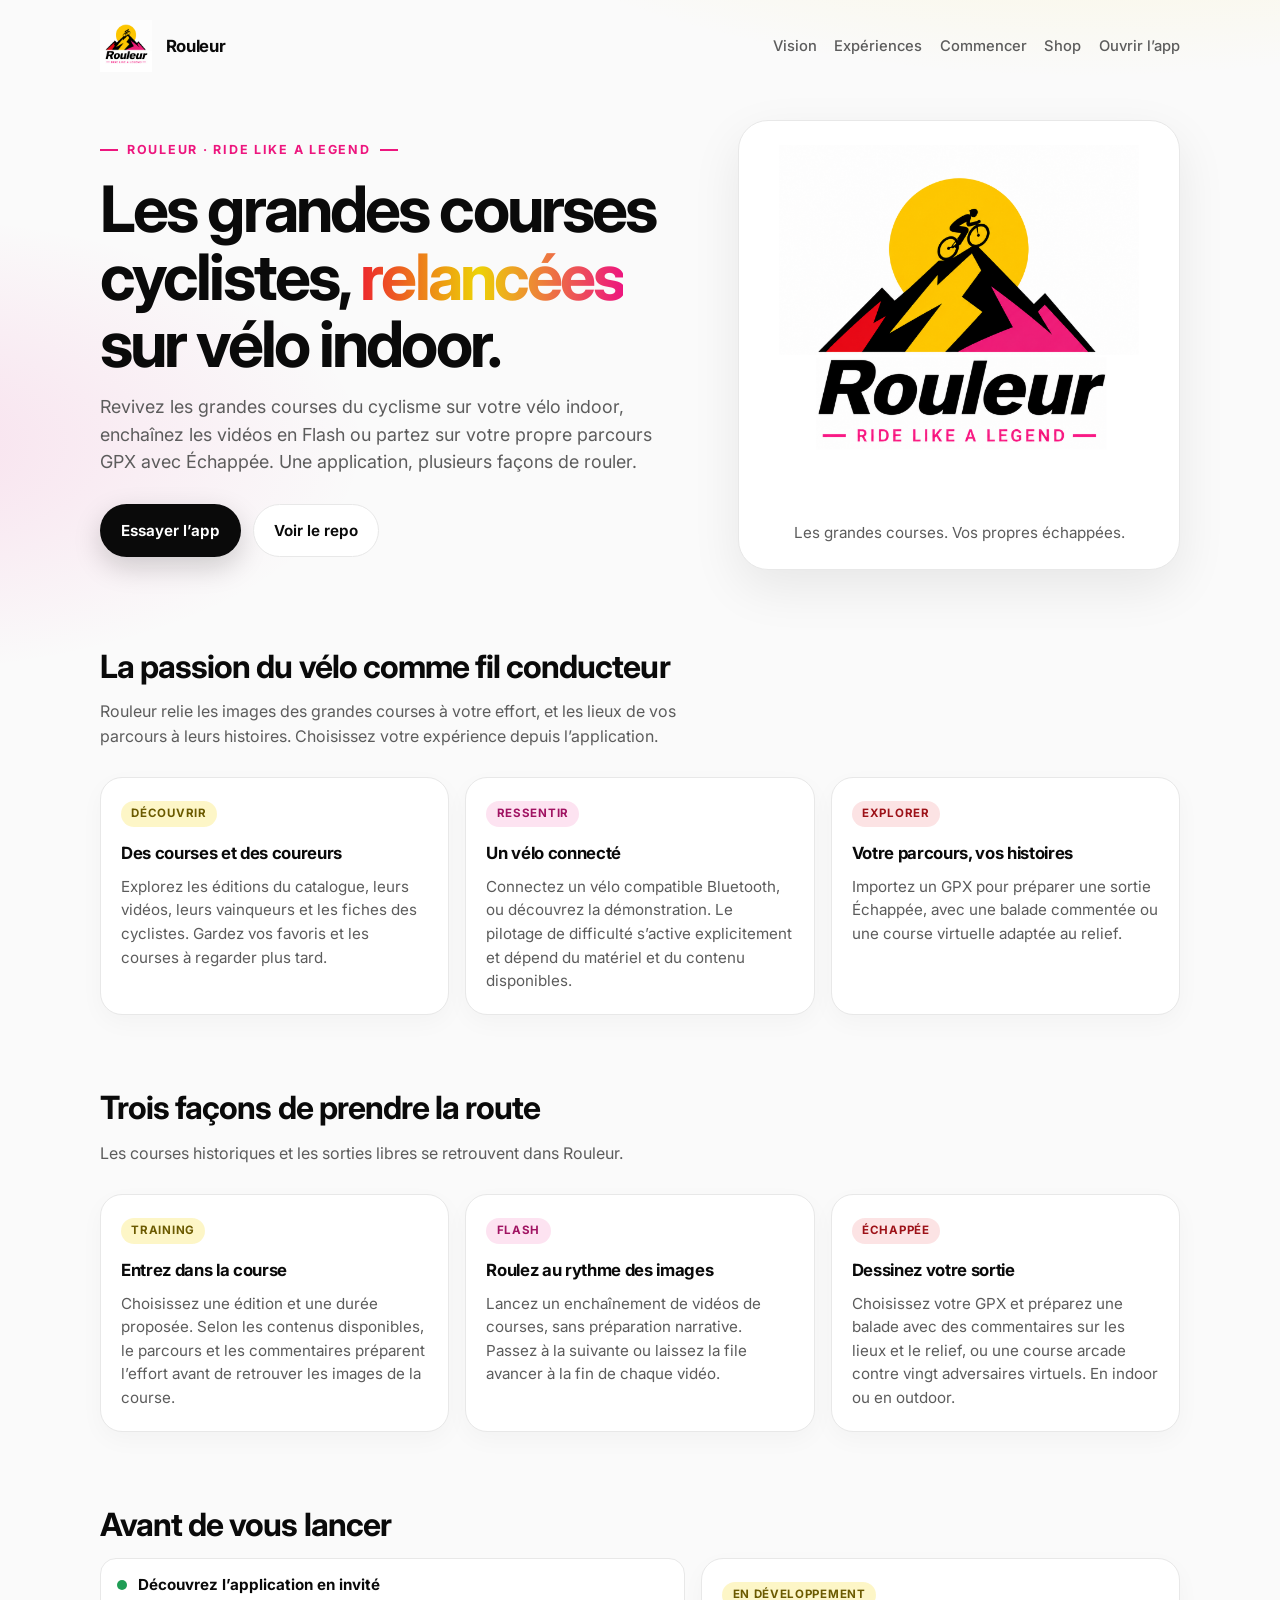
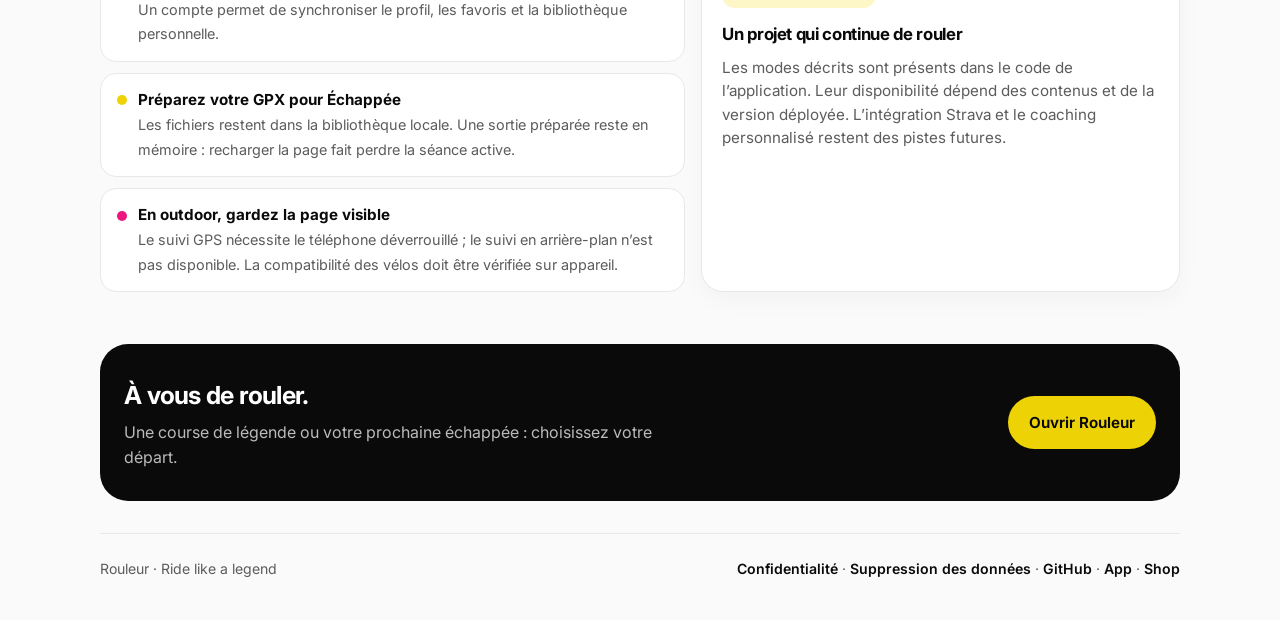
==== commit 580eda7d: "feat: relier le site Rouleur à sa boutique Shopify" ====
--- a/index.html
+++ b/index.html
@@ -396,6 +396,7 @@
         <a href="#vision">Vision</a>
         <a href="#experiences">Expériences</a>
         <a href="#demarrer">Commencer</a>
+        <a href="https://shop.rouleur.club">Shop</a>
         <a href="https://legend-161af.web.app" target="_blank" rel="noopener">Ouvrir l’app</a>
       </nav>
     </header>
@@ -462,6 +463,8 @@
         <a href="https://github.com/bevrard/legend">GitHub</a>
         ·
         <a href="https://legend-161af.web.app">App</a>
+        ·
+        <a href="https://shop.rouleur.club">Shop</a>
       </div>
     </footer>
   </div>
